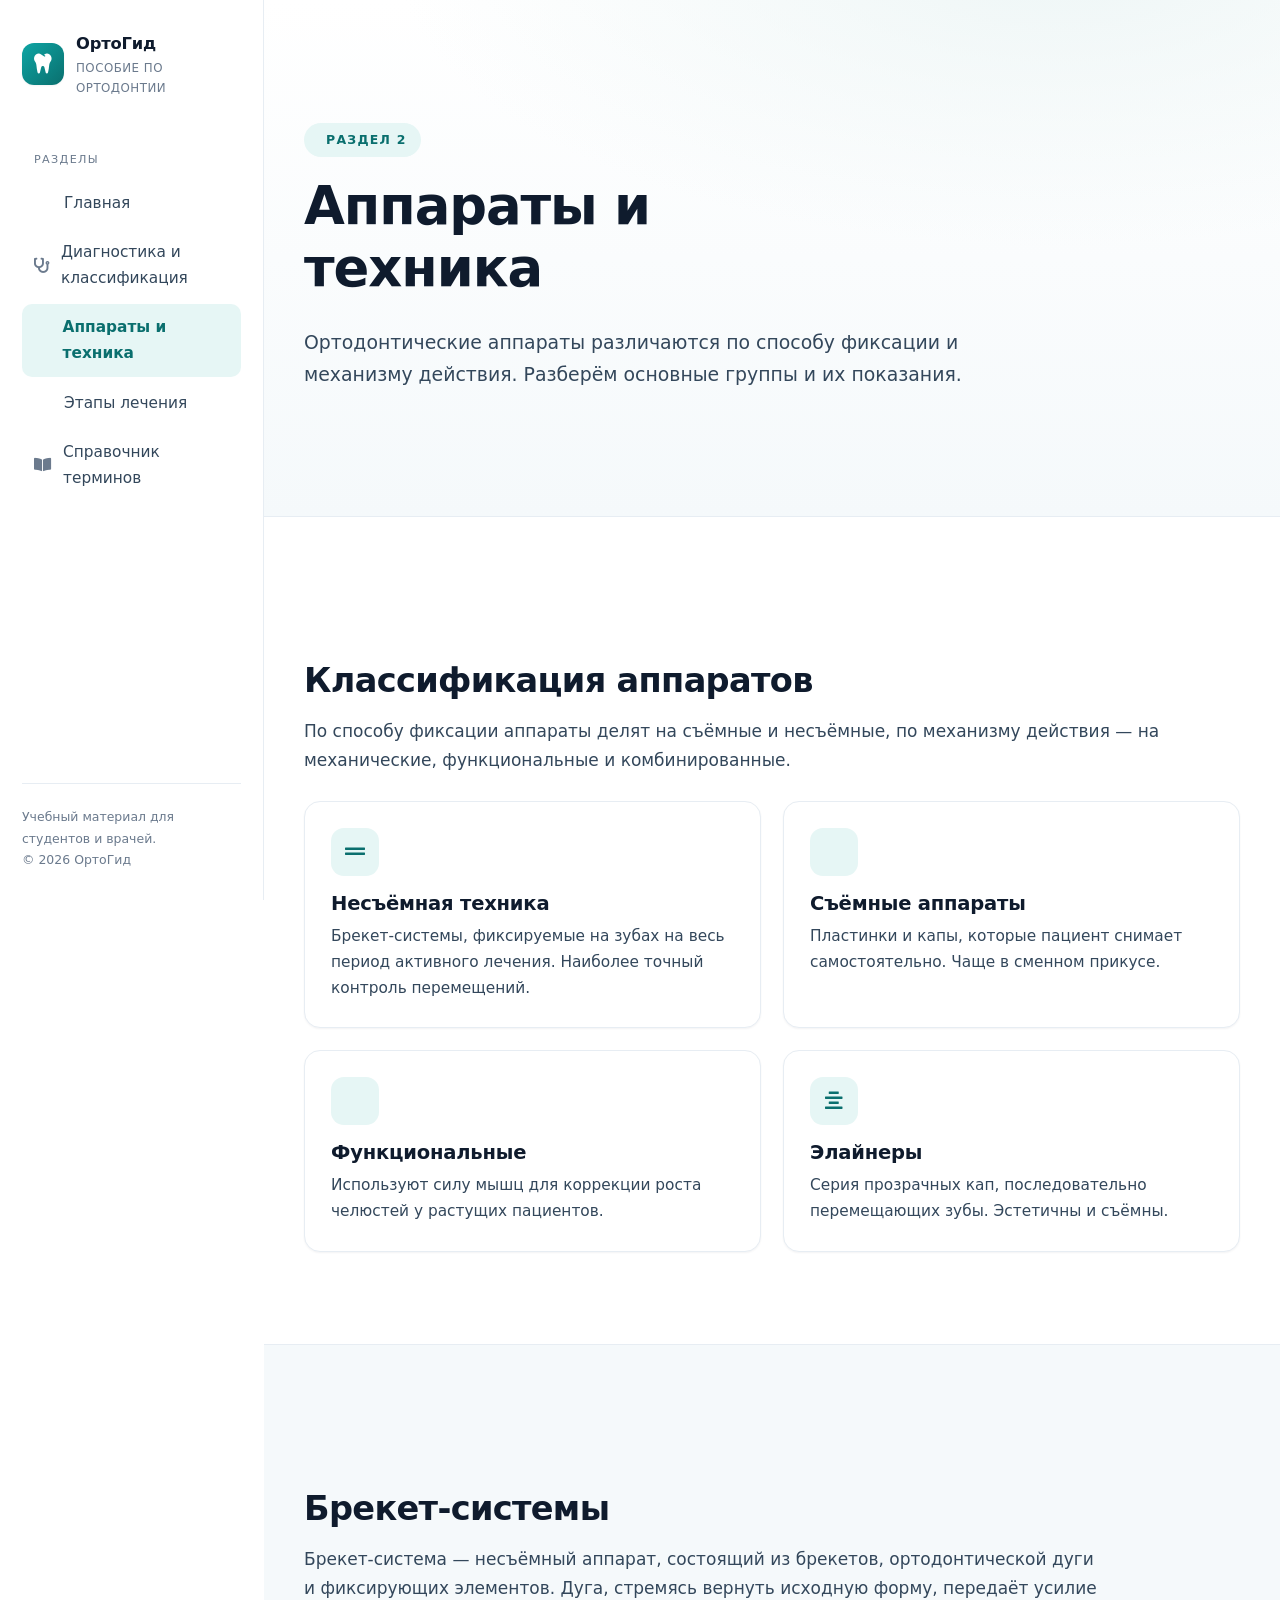
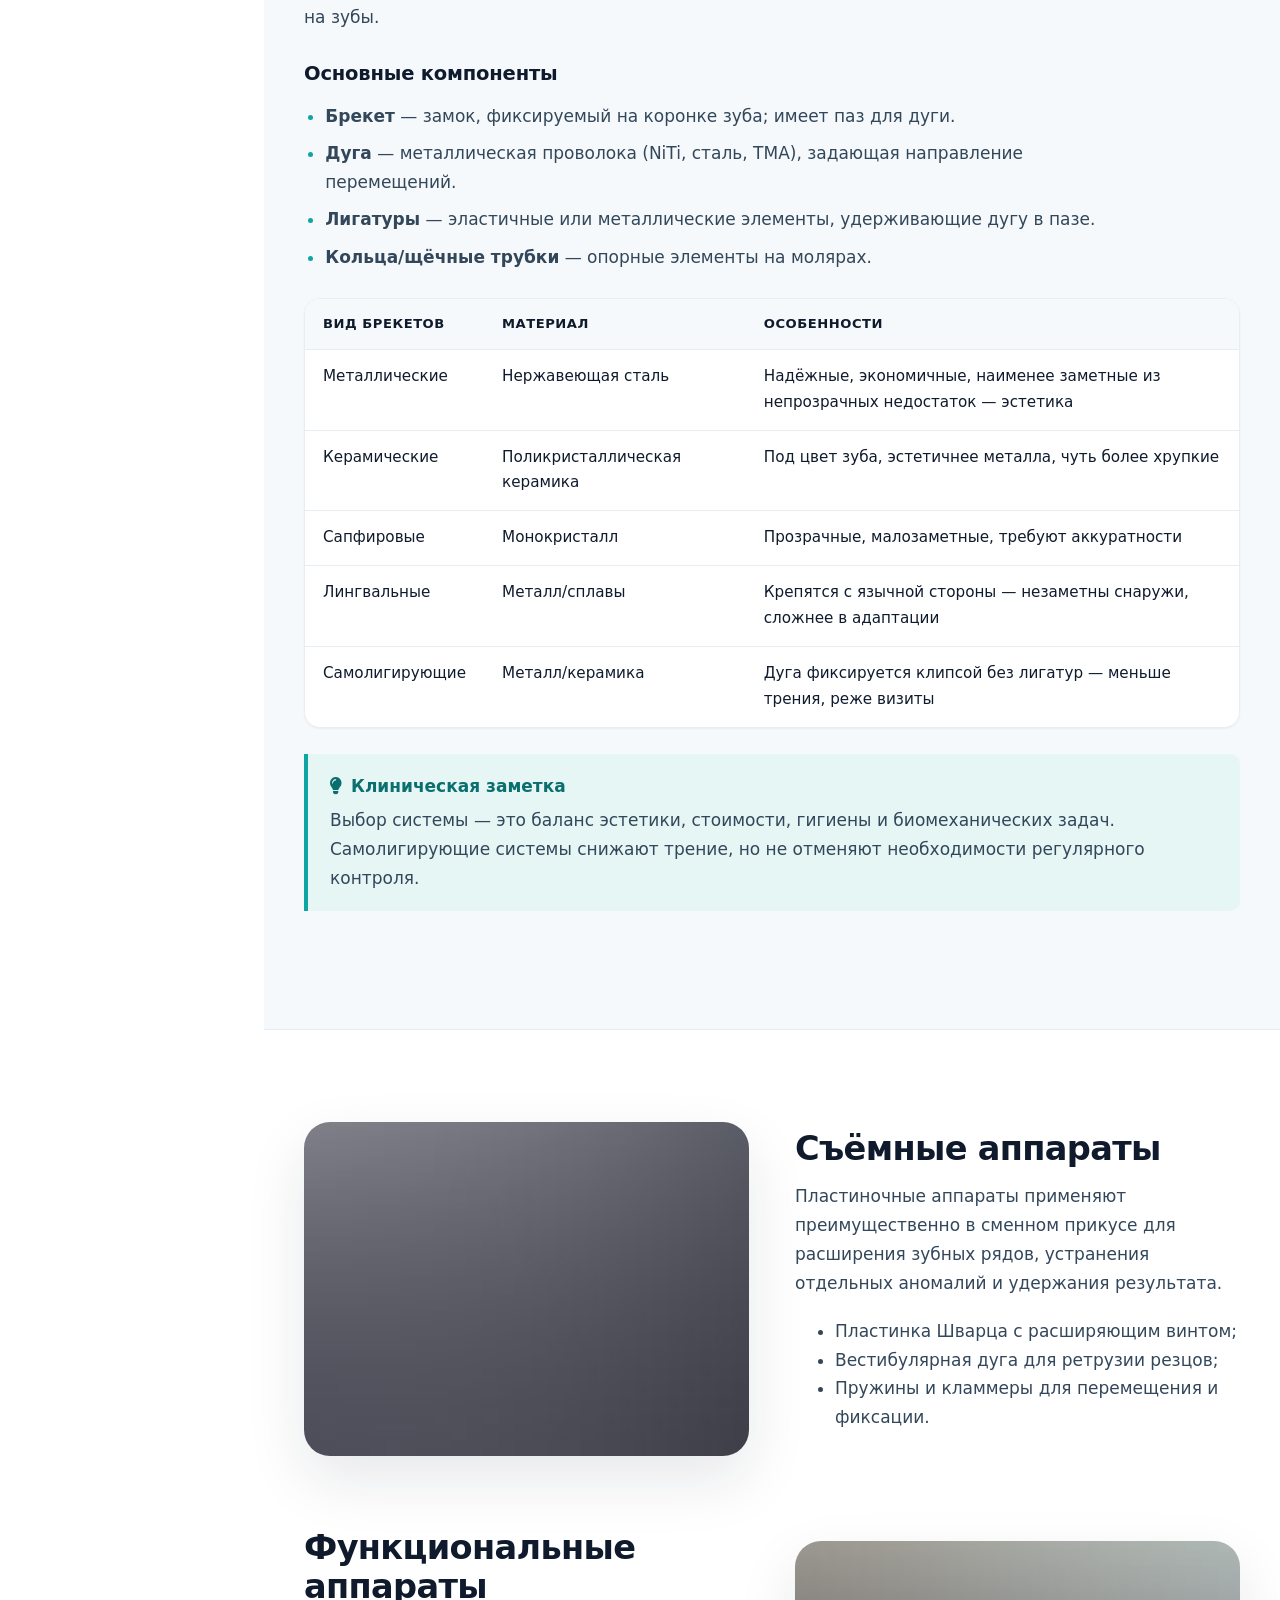
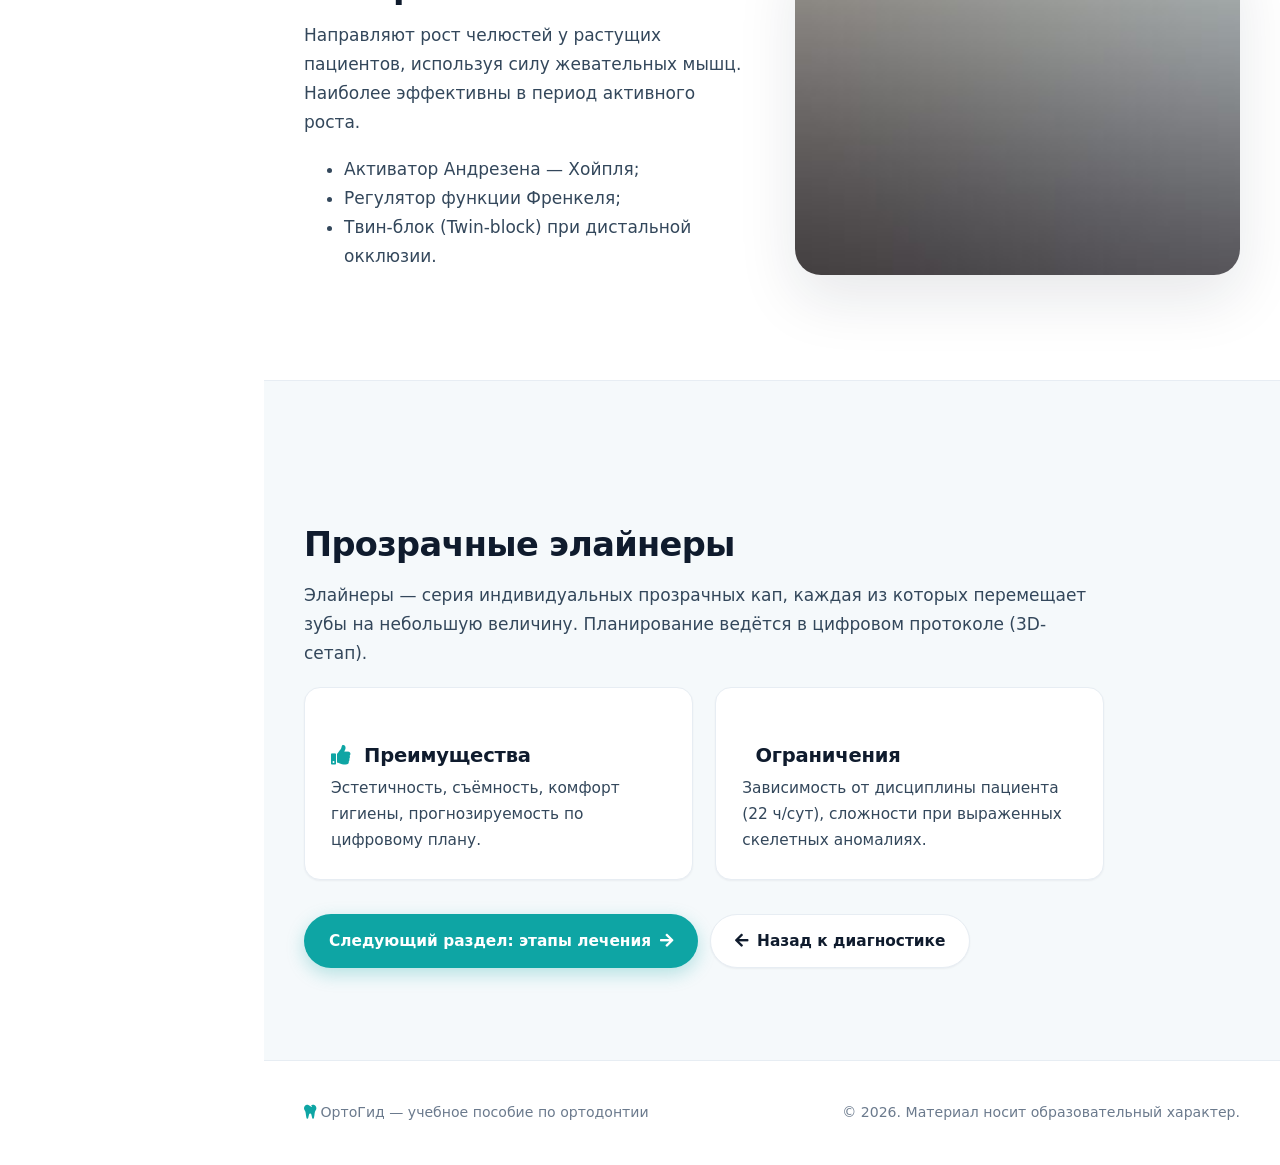
==== apparaty.html @ d2c9ced3 "Add ортодонтическое пособие: многостраничный сайт-справочник Многостраничный статический сайт в стил" ====
<!DOCTYPE html>
<html lang="ru">
<head>
  <meta charset="utf-8" />
  <meta name="viewport" content="width=device-width, initial-scale=1" />
  <title>Аппараты и техника — Ортодонтическое пособие</title>
  <meta name="description" content="Ортодонтические аппараты: брекет-системы, съёмные и функциональные аппараты, прозрачные элайнеры." />
  <link rel="stylesheet" href="assets/css/fontawesome-all.min.css" />
  <link rel="stylesheet" href="assets/css/style.css" />
</head>
<body>

  <div class="topbar">
    <a class="brand" href="index.html" style="margin:0;">
      <span class="brand-mark"><i class="fas fa-tooth"></i></span>
      <span class="brand-text"><b>ОртоГид</b></span>
    </a>
    <button class="burger" data-burger aria-label="Меню"><i class="fas fa-bars"></i></button>
  </div>
  <div class="scrim"></div>

  <div class="layout">
    <aside class="sidebar">
      <a class="brand" href="index.html">
        <span class="brand-mark"><i class="fas fa-tooth"></i></span>
        <span class="brand-text"><b>ОртоГид</b><span>Пособие по ортодонтии</span></span>
      </a>
      <nav class="nav">
        <span class="nav-label">Разделы</span>
        <a href="index.html"><i class="fas fa-house"></i> Главная</a>
        <a href="diagnostika.html"><i class="fas fa-stethoscope"></i> Диагностика и классификация</a>
        <a href="apparaty.html" class="active"><i class="fas fa-gears"></i> Аппараты и техника</a>
        <a href="etapy.html"><i class="fas fa-list-check"></i> Этапы лечения</a>
        <a href="spravochnik.html"><i class="fas fa-book-open"></i> Справочник терминов</a>
      </nav>
      <div class="sidebar-foot">
        Учебный материал для студентов и врачей.<br />
        © 2026 ОртоГид
      </div>
    </aside>

    <main class="main">
      <header class="hero">
        <div class="container">
          <span class="eyebrow reveal"><i class="fas fa-gears"></i> Раздел 2</span>
          <h1 class="reveal">Аппараты и техника</h1>
          <p class="lead reveal">Ортодонтические аппараты различаются по способу фиксации и механизму
            действия. Разберём основные группы и их показания.</p>
        </div>
      </header>

      <!-- Обзор групп -->
      <section class="section">
        <div class="container">
          <div class="prose reveal" style="max-width:none;">
            <h2>Классификация аппаратов</h2>
            <p>По способу фиксации аппараты делят на съёмные и несъёмные, по механизму действия —
              на механические, функциональные и комбинированные.</p>
          </div>
          <div class="grid cols-2" style="margin-top:26px;">
            <div class="card reveal"><span class="ic"><i class="fas fa-grip-lines"></i></span><h3>Несъёмная техника</h3><p>Брекет-системы, фиксируемые на зубах на весь период активного лечения. Наиболее точный контроль перемещений.</p></div>
            <div class="card reveal"><span class="ic"><i class="fas fa-hand"></i></span><h3>Съёмные аппараты</h3><p>Пластинки и капы, которые пациент снимает самостоятельно. Чаще в сменном прикусе.</p></div>
            <div class="card reveal"><span class="ic"><i class="fas fa-arrows-left-right-to-line"></i></span><h3>Функциональные</h3><p>Используют силу мышц для коррекции роста челюстей у растущих пациентов.</p></div>
            <div class="card reveal"><span class="ic"><i class="fas fa-align-center"></i></span><h3>Элайнеры</h3><p>Серия прозрачных кап, последовательно перемещающих зубы. Эстетичны и съёмны.</p></div>
          </div>
        </div>
      </section>

      <!-- Брекеты -->
      <section class="section soft">
        <div class="container">
          <div class="prose reveal">
            <h2 id="brekety">Брекет-системы</h2>
            <p>Брекет-система — несъёмный аппарат, состоящий из брекетов, ортодонтической дуги
              и фиксирующих элементов. Дуга, стремясь вернуть исходную форму, передаёт усилие на зубы.</p>

            <h3>Основные компоненты</h3>
            <ul>
              <li><b>Брекет</b> — замок, фиксируемый на коронке зуба; имеет паз для дуги.</li>
              <li><b>Дуга</b> — металлическая проволока (NiTi, сталь, TMA), задающая направление перемещений.</li>
              <li><b>Лигатуры</b> — эластичные или металлические элементы, удерживающие дугу в пазе.</li>
              <li><b>Кольца/щёчные трубки</b> — опорные элементы на молярах.</li>
            </ul>
          </div>

          <div class="table-wrap reveal">
            <table>
              <thead><tr><th>Вид брекетов</th><th>Материал</th><th>Особенности</th></tr></thead>
              <tbody>
                <tr><td>Металлические</td><td>Нержавеющая сталь</td><td>Надёжные, экономичные, наименее заметные из непрозрачных недостаток — эстетика</td></tr>
                <tr><td>Керамические</td><td>Поликристаллическая керамика</td><td>Под цвет зуба, эстетичнее металла, чуть более хрупкие</td></tr>
                <tr><td>Сапфировые</td><td>Монокристалл</td><td>Прозрачные, малозаметные, требуют аккуратности</td></tr>
                <tr><td>Лингвальные</td><td>Металл/сплавы</td><td>Крепятся с язычной стороны — незаметны снаружи, сложнее в адаптации</td></tr>
                <tr><td>Самолигирующие</td><td>Металл/керамика</td><td>Дуга фиксируется клипсой без лигатур — меньше трения, реже визиты</td></tr>
              </tbody>
            </table>
          </div>

          <div class="callout reveal">
            <div class="t"><i class="fas fa-lightbulb"></i> Клиническая заметка</div>
            <p>Выбор системы — это баланс эстетики, стоимости, гигиены и биомеханических задач.
              Самолигирующие системы снижают трение, но не отменяют необходимости регулярного контроля.</p>
          </div>
        </div>
      </section>

      <!-- Съёмные и функциональные -->
      <section class="section">
        <div class="container wide">
          <div class="spotlight reveal">
            <div class="media"><img src="images/pic05.jpg" alt="Съёмный аппарат" /></div>
            <div class="body">
              <h2 id="semnye">Съёмные аппараты</h2>
              <p>Пластиночные аппараты применяют преимущественно в сменном прикусе для расширения
                зубных рядов, устранения отдельных аномалий и удержания результата.</p>
              <ul>
                <li>Пластинка Шварца с расширяющим винтом;</li>
                <li>Вестибулярная дуга для ретрузии резцов;</li>
                <li>Пружины и кламмеры для перемещения и фиксации.</li>
              </ul>
            </div>
          </div>
          <div class="spotlight flip reveal">
            <div class="media"><img src="images/pic06.jpg" alt="Функциональный аппарат" /></div>
            <div class="body">
              <h2 id="funkcionalnye">Функциональные аппараты</h2>
              <p>Направляют рост челюстей у растущих пациентов, используя силу жевательных мышц.
                Наиболее эффективны в период активного роста.</p>
              <ul>
                <li>Активатор Андрезена — Хойпля;</li>
                <li>Регулятор функции Френкеля;</li>
                <li>Твин-блок (Twin-block) при дистальной окклюзии.</li>
              </ul>
            </div>
          </div>
        </div>
      </section>

      <!-- Элайнеры -->
      <section class="section soft">
        <div class="container">
          <div class="prose reveal">
            <h2 id="elainery">Прозрачные элайнеры</h2>
            <p>Элайнеры — серия индивидуальных прозрачных кап, каждая из которых перемещает зубы
              на небольшую величину. Планирование ведётся в цифровом протоколе (3D-сетап).</p>
            <div class="grid cols-2" style="margin-top:8px;">
              <div class="card"><h3><i class="fas fa-thumbs-up" style="color:var(--brand)"></i>&nbsp; Преимущества</h3><p>Эстетичность, съёмность, комфорт гигиены, прогнозируемость по цифровому плану.</p></div>
              <div class="card"><h3><i class="fas fa-circle-info" style="color:var(--brand)"></i>&nbsp; Ограничения</h3><p>Зависимость от дисциплины пациента (22 ч/сут), сложности при выраженных скелетных аномалиях.</p></div>
            </div>
          </div>

          <ul class="actions reveal" style="margin-top:34px;">
            <li><a href="etapy.html" class="btn btn-primary">Следующий раздел: этапы лечения <i class="fas fa-arrow-right"></i></a></li>
            <li><a href="diagnostika.html" class="btn btn-ghost"><i class="fas fa-arrow-left"></i> Назад к диагностике</a></li>
          </ul>
        </div>
      </section>

      <footer class="page-foot">
        <span><i class="fas fa-tooth"></i> ОртоГид — учебное пособие по ортодонтии</span>
        <span>© 2026. Материал носит образовательный характер.</span>
      </footer>
    </main>
  </div>

  <script src="assets/js/main.js"></script>
</body>
</html>
---- assets/css/style.css ----
/* ==========================================================================
   Ортодонтическое пособие — дизайн-система (современный минимализм)
   ========================================================================== */

/* --- Design tokens ------------------------------------------------------- */
:root {
  --ink:        #0f1b2d;   /* основной текст */
  --ink-soft:   #33475b;
  --muted:      #6b7a8d;   /* второстепенный текст */
  --line:       #e7edf3;   /* границы */
  --bg:         #ffffff;
  --bg-soft:    #f5f9fb;   /* мягкий фон секций */
  --bg-tint:    #eef6f6;

  --brand:      #0ea5a4;   /* акцент — медицинский бирюзовый */
  --brand-600:  #0c8b8a;
  --brand-700:  #0a6f6e;
  --brand-050:  #e6f6f5;

  --shadow-sm: 0 1px 2px rgba(15, 27, 45, .05);
  --shadow-md: 0 8px 24px rgba(15, 27, 45, .07);
  --shadow-lg: 0 24px 60px rgba(15, 27, 45, .10);

  --radius:    16px;
  --radius-sm: 10px;
  --radius-lg: 26px;

  --sidebar-w: 264px;
  --maxw:      940px;

  --ff-sans: "Inter", "Segoe UI", system-ui, -apple-system, "Helvetica Neue", Arial, sans-serif;
  --ff-head: "Inter", "Segoe UI", system-ui, -apple-system, sans-serif;
}

/* --- Reset --------------------------------------------------------------- */
*, *::before, *::after { box-sizing: border-box; }
html { -webkit-text-size-adjust: 100%; scroll-behavior: smooth; }
body {
  margin: 0;
  font-family: var(--ff-sans);
  color: var(--ink);
  background: var(--bg);
  line-height: 1.7;
  font-size: 17px;
  -webkit-font-smoothing: antialiased;
  text-rendering: optimizeLegibility;
}
img { max-width: 100%; height: auto; display: block; }
a { color: var(--brand-700); text-decoration: none; transition: color .18s ease; }
a:hover { color: var(--brand); }
h1, h2, h3, h4 { font-family: var(--ff-head); color: var(--ink); line-height: 1.18; margin: 0 0 .5em; font-weight: 700; letter-spacing: -.02em; }
h1 { font-size: clamp(2.1rem, 5vw, 3.3rem); }
h2 { font-size: clamp(1.5rem, 3.2vw, 2.1rem); }
h3 { font-size: 1.22rem; letter-spacing: -.01em; }
p  { margin: 0 0 1.1em; color: var(--ink-soft); }
ul, ol { color: var(--ink-soft); }
::selection { background: var(--brand-050); color: var(--brand-700); }

/* --- Layout -------------------------------------------------------------- */
.layout { display: flex; min-height: 100vh; }

.sidebar {
  position: fixed; inset: 0 auto 0 0;
  width: var(--sidebar-w);
  background: var(--bg);
  border-right: 1px solid var(--line);
  display: flex; flex-direction: column;
  padding: 30px 22px;
  z-index: 40;
}
.brand { display: flex; align-items: center; gap: 12px; margin-bottom: 34px; }
.brand-mark {
  width: 42px; height: 42px; border-radius: 12px; flex: 0 0 auto;
  background: linear-gradient(135deg, var(--brand) 0%, var(--brand-700) 100%);
  display: grid; place-items: center; color: #fff; font-size: 20px;
  box-shadow: var(--shadow-sm);
}
.brand-text b { display: block; font-family: var(--ff-head); font-weight: 700; font-size: 1.02rem; color: var(--ink); letter-spacing: -.01em; }
.brand-text span { display: block; font-size: .74rem; color: var(--muted); letter-spacing: .04em; text-transform: uppercase; }

.nav { display: flex; flex-direction: column; gap: 3px; }
.nav-label { font-size: .7rem; letter-spacing: .12em; text-transform: uppercase; color: var(--muted); margin: 18px 12px 8px; }
.nav a {
  display: flex; align-items: center; gap: 12px;
  padding: 10px 12px; border-radius: 10px;
  color: var(--ink-soft); font-weight: 500; font-size: .96rem;
  transition: background .15s ease, color .15s ease;
}
.nav a i { width: 18px; text-align: center; color: var(--muted); font-size: .95rem; transition: color .15s ease; }
.nav a:hover { background: var(--bg-soft); color: var(--ink); }
.nav a:hover i { color: var(--brand); }
.nav a.active { background: var(--brand-050); color: var(--brand-700); font-weight: 600; }
.nav a.active i { color: var(--brand); }

.sidebar-foot { margin-top: auto; padding-top: 22px; border-top: 1px solid var(--line); font-size: .78rem; color: var(--muted); }
.sidebar-foot a { color: var(--muted); }
.sidebar-foot a:hover { color: var(--brand); }

.main { flex: 1; margin-left: var(--sidebar-w); min-width: 0; }

/* --- Mobile top bar ------------------------------------------------------ */
.topbar { display: none; position: sticky; top: 0; z-index: 45;
  align-items: center; justify-content: space-between;
  padding: 12px 18px; background: rgba(255,255,255,.9);
  backdrop-filter: blur(10px); border-bottom: 1px solid var(--line); }
.burger { border: 1px solid var(--line); background: #fff; border-radius: 10px;
  width: 42px; height: 42px; display: grid; place-items: center; font-size: 18px; color: var(--ink); cursor: pointer; }
.scrim { display: none; position: fixed; inset: 0; background: rgba(15,27,45,.35); z-index: 39; }

/* --- Section container --------------------------------------------------- */
.section { padding: 92px 40px; border-bottom: 1px solid var(--line); }
.section:last-of-type { border-bottom: 0; }
.section.soft { background: var(--bg-soft); }
.container { max-width: var(--maxw); margin: 0 auto; }
.container.wide { max-width: 1120px; }

.eyebrow { display: inline-flex; align-items: center; gap: 8px;
  font-size: .78rem; font-weight: 600; letter-spacing: .1em; text-transform: uppercase;
  color: var(--brand-700); background: var(--brand-050);
  padding: 6px 14px; border-radius: 999px; margin-bottom: 18px; }
.lead { font-size: 1.18rem; color: var(--ink-soft); max-width: 62ch; }

/* --- Hero ---------------------------------------------------------------- */
.hero { position: relative; padding: 120px 40px 96px;
  background:
    radial-gradient(1100px 480px at 78% -8%, var(--bg-tint) 0%, rgba(238,246,246,0) 60%),
    linear-gradient(180deg, #fff 0%, var(--bg-soft) 100%);
  border-bottom: 1px solid var(--line); overflow: hidden; }
.hero .container { position: relative; z-index: 2; }
.hero h1 { max-width: 16ch; }
.hero .lead { margin-bottom: 30px; }

/* --- Buttons ------------------------------------------------------------- */
.actions { display: flex; flex-wrap: wrap; gap: 12px; list-style: none; padding: 0; margin: 0; }
.btn { display: inline-flex; align-items: center; gap: 9px;
  padding: 13px 24px; border-radius: 999px; font-weight: 600; font-size: .96rem;
  cursor: pointer; border: 1px solid transparent; transition: transform .12s ease, box-shadow .18s ease, background .18s ease; }
.btn:active { transform: translateY(1px); }
.btn-primary { background: var(--brand); color: #fff; box-shadow: 0 6px 18px rgba(14,165,164,.28); }
.btn-primary:hover { background: var(--brand-600); color: #fff; box-shadow: 0 10px 26px rgba(14,165,164,.34); }
.btn-ghost { background: #fff; color: var(--ink); border-color: var(--line); box-shadow: var(--shadow-sm); }
.btn-ghost:hover { border-color: var(--brand); color: var(--brand-700); }

/* --- Cards grid ---------------------------------------------------------- */
.grid { display: grid; gap: 22px; }
.grid.cols-2 { grid-template-columns: repeat(2, 1fr); }
.grid.cols-3 { grid-template-columns: repeat(3, 1fr); }
.grid.cols-4 { grid-template-columns: repeat(4, 1fr); }

.card { background: #fff; border: 1px solid var(--line); border-radius: var(--radius);
  padding: 26px; box-shadow: var(--shadow-sm); transition: transform .18s ease, box-shadow .18s ease, border-color .18s ease; }
.card:hover { transform: translateY(-4px); box-shadow: var(--shadow-md); border-color: #d7e3ec; }
.card .ic { width: 48px; height: 48px; border-radius: 13px; display: grid; place-items: center;
  background: var(--brand-050); color: var(--brand-700); font-size: 20px; margin-bottom: 16px; }
.card h3 { margin-bottom: 8px; }
.card p { margin: 0; font-size: .96rem; }

/* Topic card (clickable) */
a.card { display: block; color: inherit; }
a.card h3 { color: var(--ink); }
a.card .more { display: inline-flex; align-items: center; gap: 6px; margin-top: 14px; color: var(--brand-700); font-weight: 600; font-size: .9rem; }
a.card:hover .more { gap: 10px; }

/* --- Spotlight rows ------------------------------------------------------ */
.spotlight { display: grid; grid-template-columns: 1fr 1fr; gap: 46px; align-items: center; }
.spotlight + .spotlight { margin-top: 72px; }
.spotlight.flip .media { order: 2; }
.spotlight .media img { width: 100%; border-radius: var(--radius-lg);
  box-shadow: var(--shadow-lg); aspect-ratio: 4/3; object-fit: cover; }
.spotlight .body h2 { margin-bottom: 14px; }

/* --- Prose (content pages) ---------------------------------------------- */
.prose { max-width: 74ch; }
.prose h2 { margin-top: 46px; padding-top: 6px; }
.prose h3 { margin-top: 30px; }
.prose ul, .prose ol { padding-left: 1.25em; }
.prose li { margin-bottom: .5em; }
.prose li::marker { color: var(--brand); }
.prose img { border-radius: var(--radius); box-shadow: var(--shadow-md); margin: 26px 0; }

/* Callout */
.callout { border-left: 4px solid var(--brand); background: var(--brand-050);
  border-radius: 0 var(--radius-sm) var(--radius-sm) 0; padding: 18px 22px; margin: 26px 0; }
.callout p:last-child { margin-bottom: 0; }
.callout .t { display: flex; align-items: center; gap: 9px; font-weight: 700; color: var(--brand-700); margin-bottom: 6px; }

/* --- Table --------------------------------------------------------------- */
.table-wrap { overflow-x: auto; margin: 26px 0; border: 1px solid var(--line); border-radius: var(--radius); box-shadow: var(--shadow-sm); }
table { width: 100%; border-collapse: collapse; font-size: .95rem; background: #fff; }
th, td { text-align: left; padding: 14px 18px; border-bottom: 1px solid var(--line); vertical-align: top; }
thead th { background: var(--bg-soft); color: var(--ink); font-weight: 600; font-size: .82rem; letter-spacing: .04em; text-transform: uppercase; }
tbody tr:last-child td { border-bottom: 0; }
tbody tr:hover { background: var(--bg-soft); }

/* --- Steps / timeline ---------------------------------------------------- */
.steps { list-style: none; padding: 0; margin: 34px 0 0; position: relative; }
.steps::before { content: ""; position: absolute; left: 23px; top: 8px; bottom: 8px; width: 2px; background: var(--line); }
.steps li { position: relative; padding: 0 0 34px 66px; }
.steps li:last-child { padding-bottom: 0; }
.steps .num { position: absolute; left: 0; top: 0; width: 48px; height: 48px; border-radius: 50%;
  background: #fff; border: 2px solid var(--brand); color: var(--brand-700); font-weight: 700;
  display: grid; place-items: center; z-index: 1; box-shadow: 0 0 0 6px #fff; }
.steps h3 { margin-bottom: 6px; }
.steps p { margin: 0; font-size: .97rem; }

/* --- Stats --------------------------------------------------------------- */
.stats { display: grid; grid-template-columns: repeat(3, 1fr); gap: 20px; }
.stat { text-align: center; padding: 26px 18px; border: 1px solid var(--line); border-radius: var(--radius); background: #fff; }
.stat b { display: block; font-family: var(--ff-head); font-size: 2.4rem; font-weight: 700; color: var(--brand-700); letter-spacing: -.02em; }
.stat span { color: var(--muted); font-size: .92rem; }

/* --- Pills / tags -------------------------------------------------------- */
.pills { display: flex; flex-wrap: wrap; gap: 9px; list-style: none; padding: 0; margin: 18px 0 0; }
.pills li { font-size: .86rem; padding: 7px 15px; border-radius: 999px; background: var(--bg-soft); border: 1px solid var(--line); color: var(--ink-soft); }

/* --- CTA band ------------------------------------------------------------ */
.cta { background: linear-gradient(135deg, var(--brand-700), var(--brand)); color: #fff; text-align: center; }
.cta h2, .cta p { color: #fff; }
.cta p { opacity: .92; }
.cta .btn-ghost { background: rgba(255,255,255,.12); border-color: rgba(255,255,255,.4); color: #fff; }
.cta .btn-ghost:hover { background: rgba(255,255,255,.22); color: #fff; }
.cta .btn-primary { background: #fff; color: var(--brand-700); box-shadow: 0 10px 30px rgba(0,0,0,.18); }
.cta .btn-primary:hover { background: #f2f8f8; color: var(--brand-700); }

/* --- Page footer --------------------------------------------------------- */
.page-foot { padding: 40px; border-top: 1px solid var(--line); color: var(--muted); font-size: .88rem;
  display: flex; flex-wrap: wrap; gap: 12px; justify-content: space-between; align-items: center; }
.page-foot i { color: var(--brand); }

/* --- Reveal animation ---------------------------------------------------- */
.reveal { opacity: 0; transform: translateY(22px); transition: opacity .6s ease, transform .6s ease; }
.reveal.in { opacity: 1; transform: none; }
@media (prefers-reduced-motion: reduce) { .reveal { opacity: 1; transform: none; transition: none; } html { scroll-behavior: auto; } }

/* --- Responsive ---------------------------------------------------------- */
@media (max-width: 980px) {
  .grid.cols-3, .grid.cols-4 { grid-template-columns: repeat(2, 1fr); }
  .spotlight { grid-template-columns: 1fr; gap: 26px; }
  .spotlight.flip .media { order: 0; }
  .stats { grid-template-columns: 1fr; }
}
@media (max-width: 820px) {
  .sidebar { transform: translateX(-100%); transition: transform .28s ease; box-shadow: var(--shadow-lg); }
  body.nav-open .sidebar { transform: none; }
  body.nav-open .scrim { display: block; }
  .main { margin-left: 0; }
  .topbar { display: flex; }
  .section, .hero { padding-left: 22px; padding-right: 22px; }
  .section { padding-top: 62px; padding-bottom: 62px; }
  .hero { padding-top: 72px; padding-bottom: 62px; }
  .grid.cols-2, .grid.cols-3, .grid.cols-4 { grid-template-columns: 1fr; }
  .page-foot { padding: 28px 22px; }
}
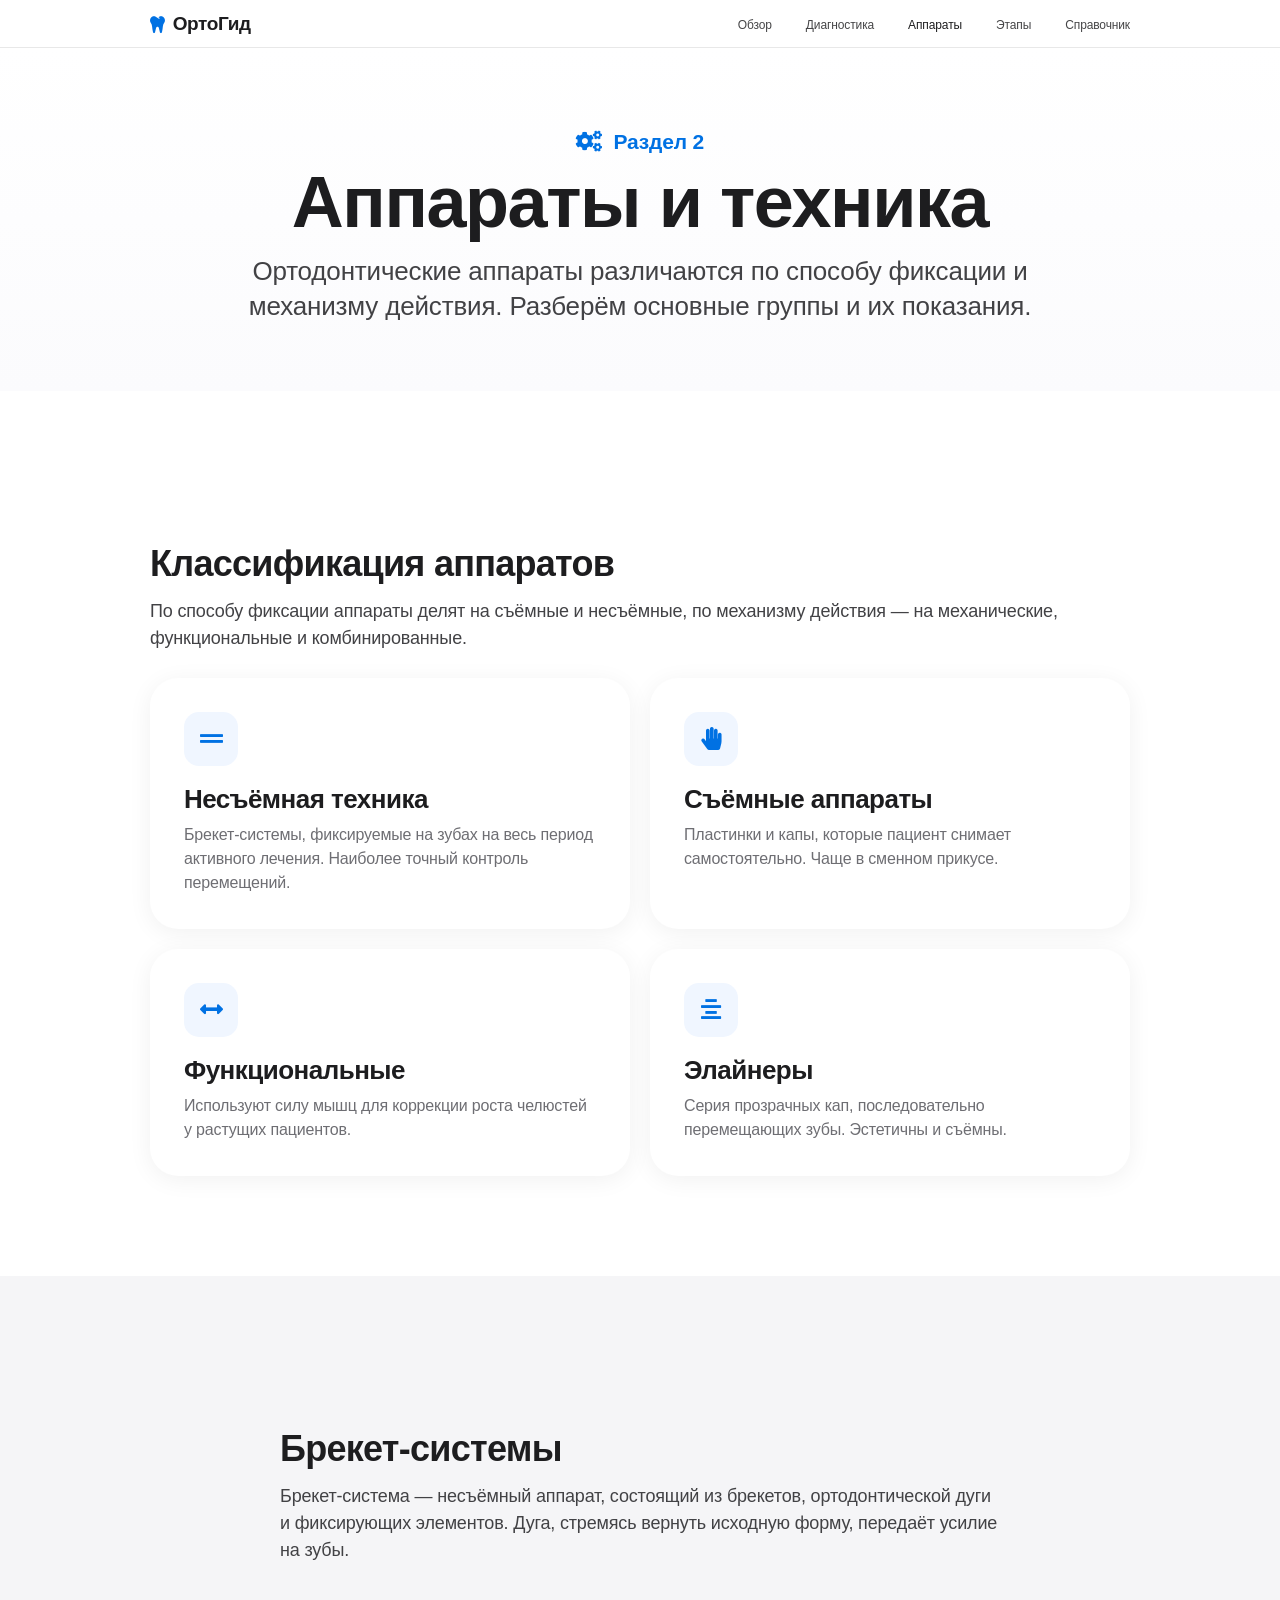
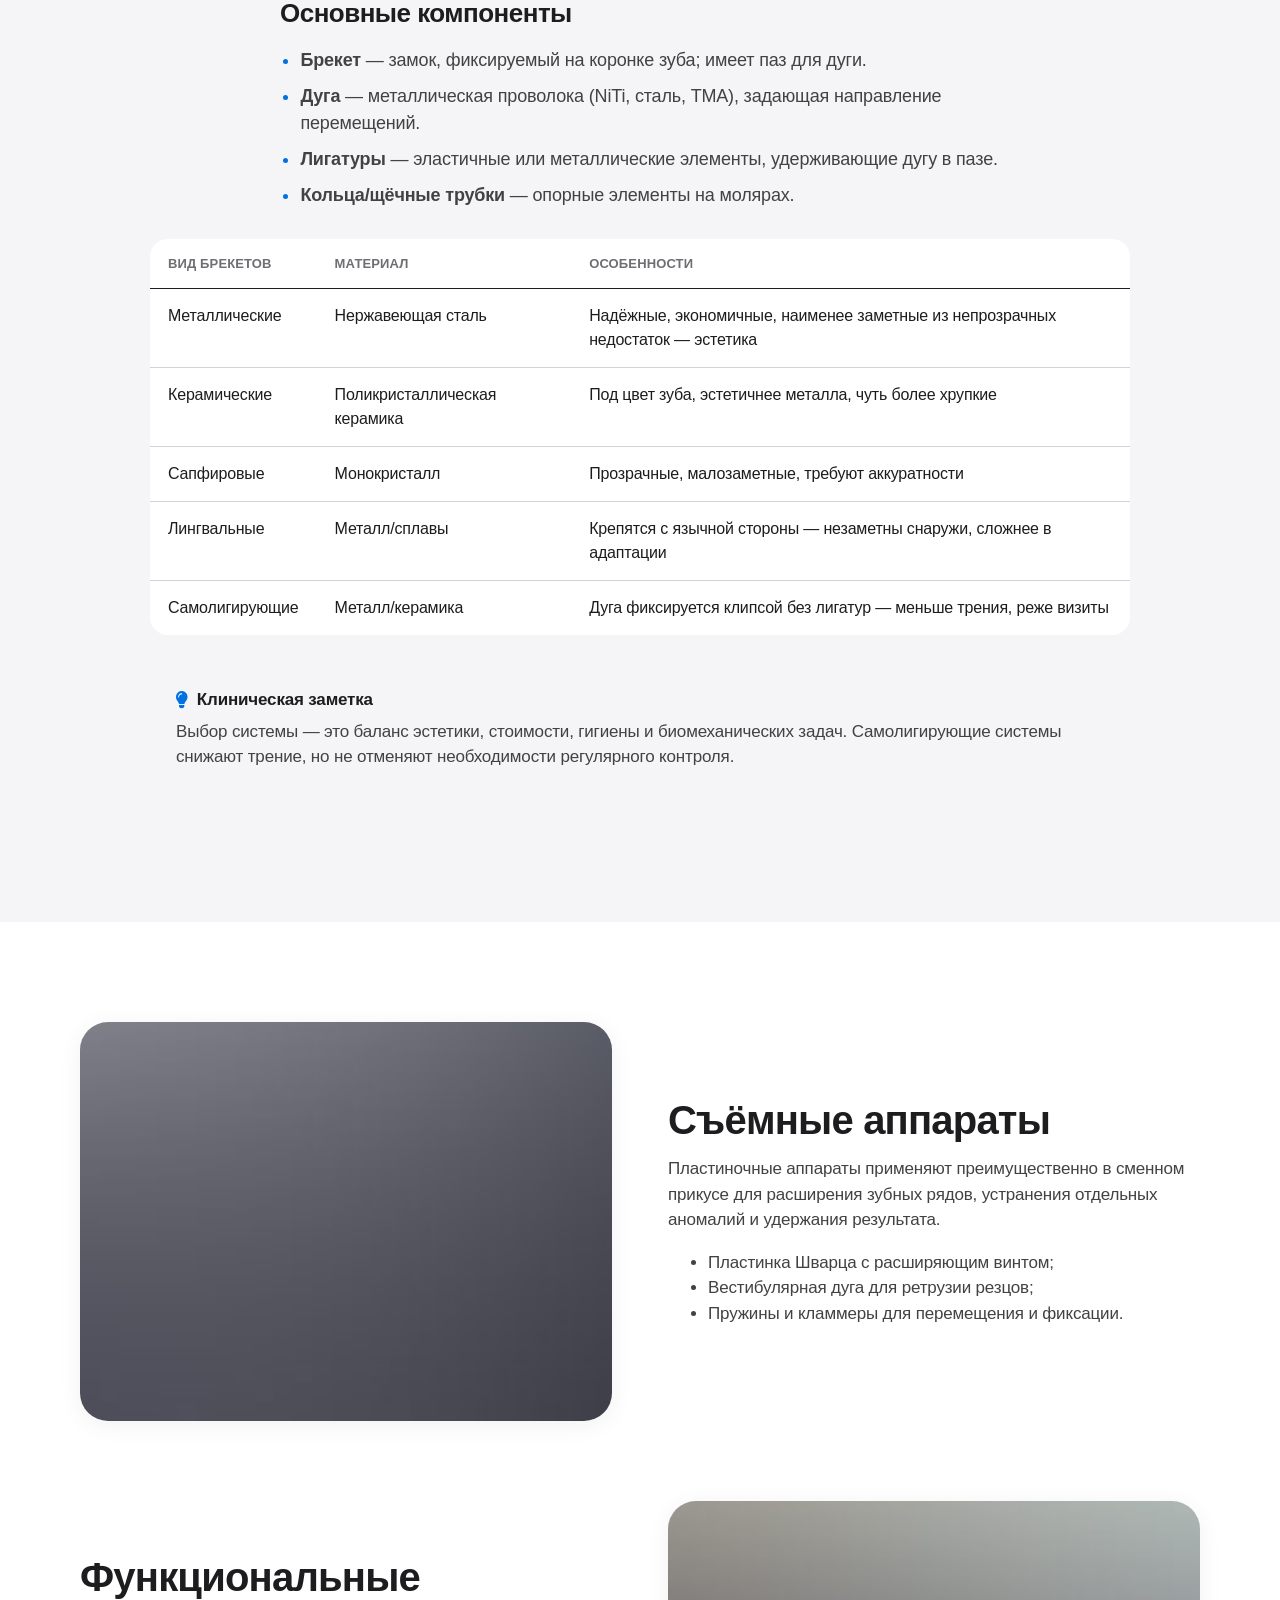
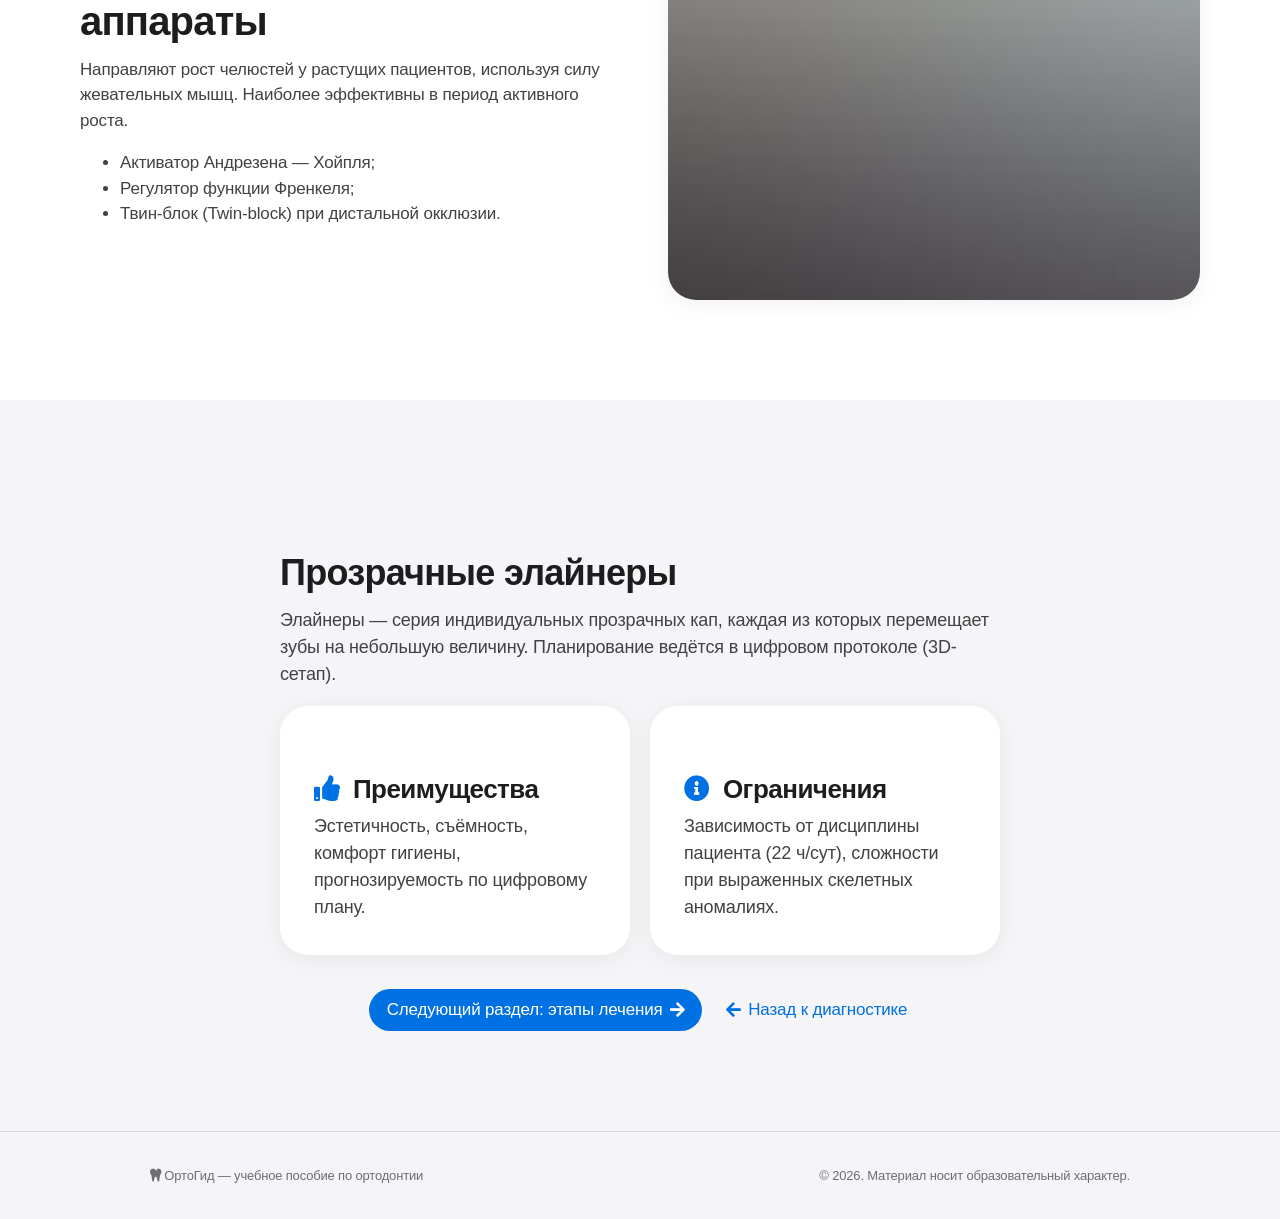
==== commit d158bd62: "Redesign: Apple-style visual identity - Полная переработка дизайн-системы в эстетике сайтов Apple: т" ====
--- a/apparaty.html
+++ b/apparaty.html
@@ -9,40 +9,24 @@
   <link rel="stylesheet" href="assets/css/style.css" />
 </head>
 <body>
+  <header class="nav">
+    <div class="nav-inner">
+      <a class="brand" href="index.html"><i class="fas fa-tooth"></i> ОртоГид</a>
+      <button class="nav-toggle" data-burger aria-label="Меню"><i class="fas fa-bars"></i></button>
+      <ul class="nav-menu">
+        <li><a href="index.html">Обзор</a></li>
+        <li><a href="diagnostika.html">Диагностика</a></li>
+        <li><a href="apparaty.html" class="active">Аппараты</a></li>
+        <li><a href="etapy.html">Этапы</a></li>
+        <li><a href="spravochnik.html">Справочник</a></li>
+      </ul>
+    </div>
+  </header>
 
-  <div class="topbar">
-    <a class="brand" href="index.html" style="margin:0;">
-      <span class="brand-mark"><i class="fas fa-tooth"></i></span>
-      <span class="brand-text"><b>ОртоГид</b></span>
-    </a>
-    <button class="burger" data-burger aria-label="Меню"><i class="fas fa-bars"></i></button>
-  </div>
-  <div class="scrim"></div>
-
-  <div class="layout">
-    <aside class="sidebar">
-      <a class="brand" href="index.html">
-        <span class="brand-mark"><i class="fas fa-tooth"></i></span>
-        <span class="brand-text"><b>ОртоГид</b><span>Пособие по ортодонтии</span></span>
-      </a>
-      <nav class="nav">
-        <span class="nav-label">Разделы</span>
-        <a href="index.html"><i class="fas fa-house"></i> Главная</a>
-        <a href="diagnostika.html"><i class="fas fa-stethoscope"></i> Диагностика и классификация</a>
-        <a href="apparaty.html" class="active"><i class="fas fa-gears"></i> Аппараты и техника</a>
-        <a href="etapy.html"><i class="fas fa-list-check"></i> Этапы лечения</a>
-        <a href="spravochnik.html"><i class="fas fa-book-open"></i> Справочник терминов</a>
-      </nav>
-      <div class="sidebar-foot">
-        Учебный материал для студентов и врачей.<br />
-        © 2026 ОртоГид
-      </div>
-    </aside>
-
-    <main class="main">
+  <main class="main">
       <header class="hero">
         <div class="container">
-          <span class="eyebrow reveal"><i class="fas fa-gears"></i> Раздел 2</span>
+          <span class="eyebrow reveal"><i class="fas fa-cogs"></i> Раздел 2</span>
           <h1 class="reveal">Аппараты и техника</h1>
           <p class="lead reveal">Ортодонтические аппараты различаются по способу фиксации и механизму
             действия. Разберём основные группы и их показания.</p>
@@ -59,15 +43,15 @@
           </div>
           <div class="grid cols-2" style="margin-top:26px;">
             <div class="card reveal"><span class="ic"><i class="fas fa-grip-lines"></i></span><h3>Несъёмная техника</h3><p>Брекет-системы, фиксируемые на зубах на весь период активного лечения. Наиболее точный контроль перемещений.</p></div>
-            <div class="card reveal"><span class="ic"><i class="fas fa-hand"></i></span><h3>Съёмные аппараты</h3><p>Пластинки и капы, которые пациент снимает самостоятельно. Чаще в сменном прикусе.</p></div>
-            <div class="card reveal"><span class="ic"><i class="fas fa-arrows-left-right-to-line"></i></span><h3>Функциональные</h3><p>Используют силу мышц для коррекции роста челюстей у растущих пациентов.</p></div>
+            <div class="card reveal"><span class="ic"><i class="fas fa-hand-paper"></i></span><h3>Съёмные аппараты</h3><p>Пластинки и капы, которые пациент снимает самостоятельно. Чаще в сменном прикусе.</p></div>
+            <div class="card reveal"><span class="ic"><i class="fas fa-arrows-alt-h"></i></span><h3>Функциональные</h3><p>Используют силу мышц для коррекции роста челюстей у растущих пациентов.</p></div>
             <div class="card reveal"><span class="ic"><i class="fas fa-align-center"></i></span><h3>Элайнеры</h3><p>Серия прозрачных кап, последовательно перемещающих зубы. Эстетичны и съёмны.</p></div>
           </div>
         </div>
       </section>
 
       <!-- Брекеты -->
-      <section class="section soft">
+      <section class="section panel">
         <div class="container">
           <div class="prose reveal">
             <h2 id="brekety">Брекет-системы</h2>
@@ -137,15 +121,15 @@
       </section>
 
       <!-- Элайнеры -->
-      <section class="section soft">
+      <section class="section panel">
         <div class="container">
           <div class="prose reveal">
             <h2 id="elainery">Прозрачные элайнеры</h2>
             <p>Элайнеры — серия индивидуальных прозрачных кап, каждая из которых перемещает зубы
               на небольшую величину. Планирование ведётся в цифровом протоколе (3D-сетап).</p>
             <div class="grid cols-2" style="margin-top:8px;">
-              <div class="card"><h3><i class="fas fa-thumbs-up" style="color:var(--brand)"></i>&nbsp; Преимущества</h3><p>Эстетичность, съёмность, комфорт гигиены, прогнозируемость по цифровому плану.</p></div>
-              <div class="card"><h3><i class="fas fa-circle-info" style="color:var(--brand)"></i>&nbsp; Ограничения</h3><p>Зависимость от дисциплины пациента (22 ч/сут), сложности при выраженных скелетных аномалиях.</p></div>
+              <div class="card"><h3><i class="fas fa-thumbs-up" style="color:var(--blue)"></i>&nbsp; Преимущества</h3><p>Эстетичность, съёмность, комфорт гигиены, прогнозируемость по цифровому плану.</p></div>
+              <div class="card"><h3><i class="fas fa-info-circle" style="color:var(--blue)"></i>&nbsp; Ограничения</h3><p>Зависимость от дисциплины пациента (22 ч/сут), сложности при выраженных скелетных аномалиях.</p></div>
             </div>
           </div>
 
@@ -155,13 +139,14 @@
           </ul>
         </div>
       </section>
+    </main>
 
-      <footer class="page-foot">
+    <footer class="page-foot">
+      <div class="inner">
         <span><i class="fas fa-tooth"></i> ОртоГид — учебное пособие по ортодонтии</span>
         <span>© 2026. Материал носит образовательный характер.</span>
-      </footer>
-    </main>
-  </div>
+      </div>
+    </footer>
 
   <script src="assets/js/main.js"></script>
 </body>
--- a/assets/css/style.css
+++ b/assets/css/style.css
@@ -1,253 +1,264 @@
 /* ==========================================================================
-   Ортодонтическое пособие — дизайн-система (современный минимализм)
+   Ортодонтическое пособие — дизайн-система в стиле Apple
    ========================================================================== */
 
-/* --- Design tokens ------------------------------------------------------- */
 :root {
-  --ink:        #0f1b2d;   /* основной текст */
-  --ink-soft:   #33475b;
-  --muted:      #6b7a8d;   /* второстепенный текст */
-  --line:       #e7edf3;   /* границы */
-  --bg:         #ffffff;
-  --bg-soft:    #f5f9fb;   /* мягкий фон секций */
-  --bg-tint:    #eef6f6;
-
-  --brand:      #0ea5a4;   /* акцент — медицинский бирюзовый */
-  --brand-600:  #0c8b8a;
-  --brand-700:  #0a6f6e;
-  --brand-050:  #e6f6f5;
-
-  --shadow-sm: 0 1px 2px rgba(15, 27, 45, .05);
-  --shadow-md: 0 8px 24px rgba(15, 27, 45, .07);
-  --shadow-lg: 0 24px 60px rgba(15, 27, 45, .10);
-
-  --radius:    16px;
-  --radius-sm: 10px;
-  --radius-lg: 26px;
-
-  --sidebar-w: 264px;
-  --maxw:      940px;
-
-  --ff-sans: "Inter", "Segoe UI", system-ui, -apple-system, "Helvetica Neue", Arial, sans-serif;
-  --ff-head: "Inter", "Segoe UI", system-ui, -apple-system, sans-serif;
+  --black:      #1d1d1f;   /* основной текст */
+  --ink-2:      #424245;
+  --gray:       #6e6e73;   /* второстепенный текст */
+  --gray-2:     #86868b;
+  --line:       #d2d2d7;   /* тонкие линии */
+  --white:      #ffffff;
+  --panel:      #f5f5f7;   /* мягкий серый фон Apple */
+  --panel-2:    #fafafc;
+  --black-bg:   #000000;   /* тёмные секции */
+
+  --blue:       #0071e3;   /* акцент/ссылки Apple */
+  --blue-hover: #0077ed;
+  --blue-press: #006edb;
+
+  --radius:    18px;
+  --radius-lg: 28px;
+  --radius-xl: 40px;
+
+  --maxw:      980px;
+  --nav-h:     48px;
+
+  --ff: -apple-system, BlinkMacSystemFont, "SF Pro Display", "SF Pro Text",
+        "Helvetica Neue", "Segoe UI", Roboto, Arial, sans-serif;
+
+  --shadow: 0 4px 24px rgba(0,0,0,.06);
 }
 
 /* --- Reset --------------------------------------------------------------- */
 *, *::before, *::after { box-sizing: border-box; }
 html { -webkit-text-size-adjust: 100%; scroll-behavior: smooth; }
 body {
-  margin: 0;
-  font-family: var(--ff-sans);
-  color: var(--ink);
-  background: var(--bg);
-  line-height: 1.7;
-  font-size: 17px;
-  -webkit-font-smoothing: antialiased;
-  text-rendering: optimizeLegibility;
+  margin: 0; font-family: var(--ff);
+  color: var(--black); background: var(--white);
+  font-size: 17px; line-height: 1.5; letter-spacing: -.01em;
+  -webkit-font-smoothing: antialiased; text-rendering: optimizeLegibility;
 }
 img { max-width: 100%; height: auto; display: block; }
-a { color: var(--brand-700); text-decoration: none; transition: color .18s ease; }
-a:hover { color: var(--brand); }
-h1, h2, h3, h4 { font-family: var(--ff-head); color: var(--ink); line-height: 1.18; margin: 0 0 .5em; font-weight: 700; letter-spacing: -.02em; }
-h1 { font-size: clamp(2.1rem, 5vw, 3.3rem); }
-h2 { font-size: clamp(1.5rem, 3.2vw, 2.1rem); }
-h3 { font-size: 1.22rem; letter-spacing: -.01em; }
-p  { margin: 0 0 1.1em; color: var(--ink-soft); }
-ul, ol { color: var(--ink-soft); }
-::selection { background: var(--brand-050); color: var(--brand-700); }
-
-/* --- Layout -------------------------------------------------------------- */
-.layout { display: flex; min-height: 100vh; }
-
-.sidebar {
-  position: fixed; inset: 0 auto 0 0;
-  width: var(--sidebar-w);
-  background: var(--bg);
-  border-right: 1px solid var(--line);
-  display: flex; flex-direction: column;
-  padding: 30px 22px;
-  z-index: 40;
-}
-.brand { display: flex; align-items: center; gap: 12px; margin-bottom: 34px; }
-.brand-mark {
-  width: 42px; height: 42px; border-radius: 12px; flex: 0 0 auto;
-  background: linear-gradient(135deg, var(--brand) 0%, var(--brand-700) 100%);
-  display: grid; place-items: center; color: #fff; font-size: 20px;
-  box-shadow: var(--shadow-sm);
-}
-.brand-text b { display: block; font-family: var(--ff-head); font-weight: 700; font-size: 1.02rem; color: var(--ink); letter-spacing: -.01em; }
-.brand-text span { display: block; font-size: .74rem; color: var(--muted); letter-spacing: .04em; text-transform: uppercase; }
-
-.nav { display: flex; flex-direction: column; gap: 3px; }
-.nav-label { font-size: .7rem; letter-spacing: .12em; text-transform: uppercase; color: var(--muted); margin: 18px 12px 8px; }
-.nav a {
-  display: flex; align-items: center; gap: 12px;
-  padding: 10px 12px; border-radius: 10px;
-  color: var(--ink-soft); font-weight: 500; font-size: .96rem;
-  transition: background .15s ease, color .15s ease;
-}
-.nav a i { width: 18px; text-align: center; color: var(--muted); font-size: .95rem; transition: color .15s ease; }
-.nav a:hover { background: var(--bg-soft); color: var(--ink); }
-.nav a:hover i { color: var(--brand); }
-.nav a.active { background: var(--brand-050); color: var(--brand-700); font-weight: 600; }
-.nav a.active i { color: var(--brand); }
-
-.sidebar-foot { margin-top: auto; padding-top: 22px; border-top: 1px solid var(--line); font-size: .78rem; color: var(--muted); }
-.sidebar-foot a { color: var(--muted); }
-.sidebar-foot a:hover { color: var(--brand); }
-
-.main { flex: 1; margin-left: var(--sidebar-w); min-width: 0; }
-
-/* --- Mobile top bar ------------------------------------------------------ */
-.topbar { display: none; position: sticky; top: 0; z-index: 45;
-  align-items: center; justify-content: space-between;
-  padding: 12px 18px; background: rgba(255,255,255,.9);
-  backdrop-filter: blur(10px); border-bottom: 1px solid var(--line); }
-.burger { border: 1px solid var(--line); background: #fff; border-radius: 10px;
-  width: 42px; height: 42px; display: grid; place-items: center; font-size: 18px; color: var(--ink); cursor: pointer; }
-.scrim { display: none; position: fixed; inset: 0; background: rgba(15,27,45,.35); z-index: 39; }
-
-/* --- Section container --------------------------------------------------- */
-.section { padding: 92px 40px; border-bottom: 1px solid var(--line); }
-.section:last-of-type { border-bottom: 0; }
-.section.soft { background: var(--bg-soft); }
+a { color: var(--blue); text-decoration: none; transition: color .18s ease, opacity .18s ease; }
+a:hover { color: var(--blue-hover); }
+
+h1, h2, h3, h4 { color: var(--black); margin: 0 0 .4em; font-weight: 600; letter-spacing: -.02em; text-wrap: balance; }
+h1 { font-size: clamp(40px, 7vw, 72px); line-height: 1.06; }
+h2 { font-size: clamp(30px, 5vw, 52px); line-height: 1.08; }
+h3 { font-size: clamp(21px, 2.4vw, 26px); line-height: 1.2; }
+p  { margin: 0 0 1em; color: var(--ink-2); }
+ul, ol { color: var(--ink-2); }
+::selection { background: #b3d7ff; color: var(--black); }
+
+/* ========================================================================== */
+/*  Навигация (Apple top bar)                                                 */
+/* ========================================================================== */
+.nav {
+  position: sticky; top: 0; z-index: 100; height: var(--nav-h);
+  background: rgba(255,255,255,.72);
+  backdrop-filter: saturate(180%) blur(20px);
+  -webkit-backdrop-filter: saturate(180%) blur(20px);
+  border-bottom: 1px solid rgba(0,0,0,.09);
+}
+.nav-inner { max-width: 1024px; margin: 0 auto; height: var(--nav-h);
+  display: flex; align-items: center; padding: 0 22px; }
+.nav .brand { display: flex; align-items: center; gap: 8px;
+  font-size: 19px; font-weight: 600; letter-spacing: -.02em; color: var(--black); }
+.nav .brand:hover { color: var(--black); }
+.nav .brand i { color: var(--blue); font-size: 17px; }
+.nav-menu { display: flex; align-items: center; gap: 34px;
+  margin: 0 0 0 auto; padding: 0; list-style: none; }
+.nav-menu a { font-size: 12px; letter-spacing: -.01em; color: var(--black); opacity: .82; }
+.nav-menu a:hover { opacity: 1; color: var(--black); }
+.nav-menu a.active { opacity: 1; font-weight: 500; }
+.nav-toggle { display: none; margin-left: auto; width: 40px; height: 40px;
+  background: none; border: 0; color: var(--black); font-size: 18px; cursor: pointer; }
+
+/* ========================================================================== */
+/*  Секции                                                                    */
+/* ========================================================================== */
+.section { padding: 100px 22px; text-align: center; }
+.section.panel { background: var(--panel); }
+.section.dark  { background: var(--black-bg); color: #f5f5f7; }
+.section.dark h1, .section.dark h2, .section.dark h3 { color: #f5f5f7; }
+.section.dark p { color: #a1a1a6; }
+.section.tight { padding-top: 66px; padding-bottom: 66px; }
 .container { max-width: var(--maxw); margin: 0 auto; }
 .container.wide { max-width: 1120px; }
 
-.eyebrow { display: inline-flex; align-items: center; gap: 8px;
-  font-size: .78rem; font-weight: 600; letter-spacing: .1em; text-transform: uppercase;
-  color: var(--brand-700); background: var(--brand-050);
-  padding: 6px 14px; border-radius: 999px; margin-bottom: 18px; }
-.lead { font-size: 1.18rem; color: var(--ink-soft); max-width: 62ch; }
-
-/* --- Hero ---------------------------------------------------------------- */
-.hero { position: relative; padding: 120px 40px 96px;
-  background:
-    radial-gradient(1100px 480px at 78% -8%, var(--bg-tint) 0%, rgba(238,246,246,0) 60%),
-    linear-gradient(180deg, #fff 0%, var(--bg-soft) 100%);
-  border-bottom: 1px solid var(--line); overflow: hidden; }
-.hero .container { position: relative; z-index: 2; }
-.hero h1 { max-width: 16ch; }
-.hero .lead { margin-bottom: 30px; }
-
-/* --- Buttons ------------------------------------------------------------- */
-.actions { display: flex; flex-wrap: wrap; gap: 12px; list-style: none; padding: 0; margin: 0; }
-.btn { display: inline-flex; align-items: center; gap: 9px;
-  padding: 13px 24px; border-radius: 999px; font-weight: 600; font-size: .96rem;
-  cursor: pointer; border: 1px solid transparent; transition: transform .12s ease, box-shadow .18s ease, background .18s ease; }
-.btn:active { transform: translateY(1px); }
-.btn-primary { background: var(--brand); color: #fff; box-shadow: 0 6px 18px rgba(14,165,164,.28); }
-.btn-primary:hover { background: var(--brand-600); color: #fff; box-shadow: 0 10px 26px rgba(14,165,164,.34); }
-.btn-ghost { background: #fff; color: var(--ink); border-color: var(--line); box-shadow: var(--shadow-sm); }
-.btn-ghost:hover { border-color: var(--brand); color: var(--brand-700); }
-
-/* --- Cards grid ---------------------------------------------------------- */
-.grid { display: grid; gap: 22px; }
+/* Возврат к левому выравниванию для содержательных блоков */
+.card, .prose, .callout, .steps, .spotlight .body, .table-wrap { text-align: left; }
+
+.eyebrow { display: block; font-size: clamp(17px, 2vw, 21px); font-weight: 600;
+  letter-spacing: -.01em; color: var(--blue); margin-bottom: 6px; }
+.eyebrow i { margin-right: 6px; }
+.lead { font-size: clamp(19px, 2.4vw, 26px); line-height: 1.36; color: var(--ink-2);
+  max-width: 62ch; margin-left: auto; margin-right: auto; font-weight: 400; }
+
+/* ========================================================================== */
+/*  Hero                                                                      */
+/* ========================================================================== */
+.hero { text-align: center; padding: 78px 22px 40px;
+  background: linear-gradient(180deg, #fff 0%, #fbfbfd 100%); }
+.hero .container { max-width: 900px; }
+.hero h1 { margin-bottom: 14px; }
+.hero .lead { margin-bottom: 26px; }
+
+/* ========================================================================== */
+/*  Кнопки / ссылки                                                           */
+/* ========================================================================== */
+.actions { display: flex; flex-wrap: wrap; gap: 20px; list-style: none;
+  padding: 0; margin: 0; justify-content: center; align-items: center; }
+.prose .actions, .steps + .actions { justify-content: flex-start; }
+.btn { display: inline-flex; align-items: center; gap: 7px;
+  font-size: 17px; font-weight: 400; letter-spacing: -.01em;
+  padding: 8px 18px; border-radius: 980px; border: 0; cursor: pointer;
+  transition: background .2s ease, color .2s ease, opacity .2s ease; }
+.btn-primary { background: var(--blue); color: #fff; }
+.btn-primary:hover { background: var(--blue-hover); color: #fff; }
+.btn-primary:active { background: var(--blue-press); }
+/* вторичная — текстовая ссылка Apple */
+.btn-ghost { background: none; color: var(--blue); padding: 8px 4px; }
+.btn-ghost:hover { color: var(--blue-hover); text-decoration: underline; }
+.section.dark .btn-ghost, .section.dark a { color: #2997ff; }
+.section.dark .btn-ghost:hover { color: #2997ff; }
+
+/* ========================================================================== */
+/*  Карточки / бенто-сетка                                                    */
+/* ========================================================================== */
+.grid { display: grid; gap: 20px; margin-top: 14px; }
 .grid.cols-2 { grid-template-columns: repeat(2, 1fr); }
 .grid.cols-3 { grid-template-columns: repeat(3, 1fr); }
 .grid.cols-4 { grid-template-columns: repeat(4, 1fr); }
 
-.card { background: #fff; border: 1px solid var(--line); border-radius: var(--radius);
-  padding: 26px; box-shadow: var(--shadow-sm); transition: transform .18s ease, box-shadow .18s ease, border-color .18s ease; }
-.card:hover { transform: translateY(-4px); box-shadow: var(--shadow-md); border-color: #d7e3ec; }
-.card .ic { width: 48px; height: 48px; border-radius: 13px; display: grid; place-items: center;
-  background: var(--brand-050); color: var(--brand-700); font-size: 20px; margin-bottom: 16px; }
+.card { background: var(--white); border-radius: var(--radius-lg);
+  padding: 34px; box-shadow: var(--shadow);
+  transition: transform .25s ease, box-shadow .25s ease; }
+.section.panel .card { background: var(--white); }
+.card:hover { transform: translateY(-4px); box-shadow: 0 12px 40px rgba(0,0,0,.10); }
+.card .ic { width: 54px; height: 54px; border-radius: 15px; display: grid; place-items: center;
+  background: #f0f6ff; color: var(--blue); font-size: 23px; margin-bottom: 18px; }
 .card h3 { margin-bottom: 8px; }
-.card p { margin: 0; font-size: .96rem; }
-
-/* Topic card (clickable) */
+.card p { margin: 0; font-size: 16px; color: var(--gray); }
+
 a.card { display: block; color: inherit; }
-a.card h3 { color: var(--ink); }
-a.card .more { display: inline-flex; align-items: center; gap: 6px; margin-top: 14px; color: var(--brand-700); font-weight: 600; font-size: .9rem; }
-a.card:hover .more { gap: 10px; }
-
-/* --- Spotlight rows ------------------------------------------------------ */
-.spotlight { display: grid; grid-template-columns: 1fr 1fr; gap: 46px; align-items: center; }
-.spotlight + .spotlight { margin-top: 72px; }
+a.card:hover { color: inherit; }
+a.card h3 { color: var(--black); }
+a.card .more { display: inline-flex; align-items: center; gap: 5px; margin-top: 16px;
+  color: var(--blue); font-size: 16px; }
+a.card:hover .more { text-decoration: underline; }
+
+/* ========================================================================== */
+/*  Спотлайты                                                                 */
+/* ========================================================================== */
+.spotlight { display: grid; grid-template-columns: 1fr 1fr; gap: 56px; align-items: center; text-align: left; }
+.spotlight + .spotlight { margin-top: 80px; }
 .spotlight.flip .media { order: 2; }
 .spotlight .media img { width: 100%; border-radius: var(--radius-lg);
-  box-shadow: var(--shadow-lg); aspect-ratio: 4/3; object-fit: cover; }
-.spotlight .body h2 { margin-bottom: 14px; }
-
-/* --- Prose (content pages) ---------------------------------------------- */
-.prose { max-width: 74ch; }
-.prose h2 { margin-top: 46px; padding-top: 6px; }
-.prose h3 { margin-top: 30px; }
-.prose ul, .prose ol { padding-left: 1.25em; }
+  aspect-ratio: 4/3; object-fit: cover; box-shadow: var(--shadow); }
+.spotlight .body h2 { font-size: clamp(28px, 3.4vw, 40px); margin-bottom: 14px; }
+.spotlight .body .eyebrow { text-align: left; }
+
+/* ========================================================================== */
+/*  Проза (контентные страницы)                                               */
+/* ========================================================================== */
+.prose { max-width: 720px; margin: 0 auto; text-align: left; }
+.prose h2 { font-size: clamp(26px, 3.2vw, 36px); margin-top: 54px; }
+.prose h3 { margin-top: 34px; }
+.prose p, .prose li { font-size: 18px; color: var(--ink-2); }
+.prose ul, .prose ol { padding-left: 1.2em; }
 .prose li { margin-bottom: .5em; }
-.prose li::marker { color: var(--brand); }
-.prose img { border-radius: var(--radius); box-shadow: var(--shadow-md); margin: 26px 0; }
-
-/* Callout */
-.callout { border-left: 4px solid var(--brand); background: var(--brand-050);
-  border-radius: 0 var(--radius-sm) var(--radius-sm) 0; padding: 18px 22px; margin: 26px 0; }
+.prose li::marker { color: var(--blue); }
+.prose img { border-radius: var(--radius-lg); box-shadow: var(--shadow); margin: 30px 0; }
+
+.callout { background: var(--panel); border-radius: var(--radius);
+  padding: 22px 26px; margin: 30px 0; }
 .callout p:last-child { margin-bottom: 0; }
-.callout .t { display: flex; align-items: center; gap: 9px; font-weight: 700; color: var(--brand-700); margin-bottom: 6px; }
-
-/* --- Table --------------------------------------------------------------- */
-.table-wrap { overflow-x: auto; margin: 26px 0; border: 1px solid var(--line); border-radius: var(--radius); box-shadow: var(--shadow-sm); }
-table { width: 100%; border-collapse: collapse; font-size: .95rem; background: #fff; }
-th, td { text-align: left; padding: 14px 18px; border-bottom: 1px solid var(--line); vertical-align: top; }
-thead th { background: var(--bg-soft); color: var(--ink); font-weight: 600; font-size: .82rem; letter-spacing: .04em; text-transform: uppercase; }
+.callout .t { display: flex; align-items: center; gap: 9px; font-weight: 600;
+  color: var(--black); margin-bottom: 6px; }
+.callout .t i { color: var(--blue); }
+
+/* ========================================================================== */
+/*  Таблицы                                                                   */
+/* ========================================================================== */
+.table-wrap { overflow-x: auto; margin: 30px 0; border-radius: var(--radius); }
+table { width: 100%; border-collapse: collapse; font-size: 16px; background: var(--white); }
+th, td { text-align: left; padding: 15px 18px; border-bottom: 1px solid var(--line); vertical-align: top; }
+thead th { color: var(--gray); font-weight: 600; font-size: 13px;
+  letter-spacing: .01em; text-transform: uppercase; border-bottom: 1px solid var(--black); }
 tbody tr:last-child td { border-bottom: 0; }
-tbody tr:hover { background: var(--bg-soft); }
-
-/* --- Steps / timeline ---------------------------------------------------- */
-.steps { list-style: none; padding: 0; margin: 34px 0 0; position: relative; }
-.steps::before { content: ""; position: absolute; left: 23px; top: 8px; bottom: 8px; width: 2px; background: var(--line); }
-.steps li { position: relative; padding: 0 0 34px 66px; }
+
+/* ========================================================================== */
+/*  Шаги / таймлайн                                                           */
+/* ========================================================================== */
+.steps { list-style: none; padding: 0; margin: 40px 0 0; position: relative; text-align: left; }
+.steps::before { content: ""; position: absolute; left: 26px; top: 10px; bottom: 10px; width: 2px; background: var(--line); }
+.steps li { position: relative; padding: 0 0 40px 74px; }
 .steps li:last-child { padding-bottom: 0; }
-.steps .num { position: absolute; left: 0; top: 0; width: 48px; height: 48px; border-radius: 50%;
-  background: #fff; border: 2px solid var(--brand); color: var(--brand-700); font-weight: 700;
-  display: grid; place-items: center; z-index: 1; box-shadow: 0 0 0 6px #fff; }
+.steps .num { position: absolute; left: 0; top: 0; width: 54px; height: 54px; border-radius: 50%;
+  background: var(--white); border: 2px solid var(--blue); color: var(--blue); font-weight: 600; font-size: 20px;
+  display: grid; place-items: center; z-index: 1; box-shadow: 0 0 0 8px var(--white); }
+.section.panel .steps .num { box-shadow: 0 0 0 8px var(--panel); }
 .steps h3 { margin-bottom: 6px; }
-.steps p { margin: 0; font-size: .97rem; }
-
-/* --- Stats --------------------------------------------------------------- */
-.stats { display: grid; grid-template-columns: repeat(3, 1fr); gap: 20px; }
-.stat { text-align: center; padding: 26px 18px; border: 1px solid var(--line); border-radius: var(--radius); background: #fff; }
-.stat b { display: block; font-family: var(--ff-head); font-size: 2.4rem; font-weight: 700; color: var(--brand-700); letter-spacing: -.02em; }
-.stat span { color: var(--muted); font-size: .92rem; }
-
-/* --- Pills / tags -------------------------------------------------------- */
-.pills { display: flex; flex-wrap: wrap; gap: 9px; list-style: none; padding: 0; margin: 18px 0 0; }
-.pills li { font-size: .86rem; padding: 7px 15px; border-radius: 999px; background: var(--bg-soft); border: 1px solid var(--line); color: var(--ink-soft); }
-
-/* --- CTA band ------------------------------------------------------------ */
-.cta { background: linear-gradient(135deg, var(--brand-700), var(--brand)); color: #fff; text-align: center; }
-.cta h2, .cta p { color: #fff; }
-.cta p { opacity: .92; }
-.cta .btn-ghost { background: rgba(255,255,255,.12); border-color: rgba(255,255,255,.4); color: #fff; }
-.cta .btn-ghost:hover { background: rgba(255,255,255,.22); color: #fff; }
-.cta .btn-primary { background: #fff; color: var(--brand-700); box-shadow: 0 10px 30px rgba(0,0,0,.18); }
-.cta .btn-primary:hover { background: #f2f8f8; color: var(--brand-700); }
-
-/* --- Page footer --------------------------------------------------------- */
-.page-foot { padding: 40px; border-top: 1px solid var(--line); color: var(--muted); font-size: .88rem;
-  display: flex; flex-wrap: wrap; gap: 12px; justify-content: space-between; align-items: center; }
-.page-foot i { color: var(--brand); }
-
-/* --- Reveal animation ---------------------------------------------------- */
-.reveal { opacity: 0; transform: translateY(22px); transition: opacity .6s ease, transform .6s ease; }
+.steps p { margin: 0; font-size: 17px; color: var(--gray); }
+
+/* ========================================================================== */
+/*  Статистика                                                                */
+/* ========================================================================== */
+.stats { display: grid; grid-template-columns: repeat(3, 1fr); gap: 24px; margin-top: 30px; }
+.stat { padding: 12px; }
+.stat b { display: block; font-size: clamp(44px, 6vw, 72px); font-weight: 600;
+  letter-spacing: -.03em; color: var(--black); line-height: 1; }
+.section.dark .stat b { color: #f5f5f7; }
+.stat span { color: var(--gray); font-size: 16px; }
+
+/* ========================================================================== */
+/*  Прочее                                                                    */
+/* ========================================================================== */
+.pills { display: flex; flex-wrap: wrap; gap: 10px; list-style: none; padding: 0; margin: 18px 0 0; }
+.pills li { font-size: 15px; padding: 7px 15px; border-radius: 980px; background: var(--panel); color: var(--ink-2); }
+
+.cta { background: var(--black-bg); color: #f5f5f7; }
+.cta h2 { color: #f5f5f7; }
+.cta p { color: #a1a1a6; }
+.cta .btn-primary { background: var(--blue); color: #fff; }
+.cta .btn-ghost { color: #2997ff; }
+
+.page-foot { background: var(--panel); padding: 34px 22px; border-top: 1px solid var(--line);
+  color: var(--gray); font-size: 13px; }
+.page-foot .inner { max-width: 980px; margin: 0 auto;
+  display: flex; flex-wrap: wrap; gap: 10px; justify-content: space-between; align-items: center; }
+.page-foot i { color: var(--gray); }
+
+/* ========================================================================== */
+/*  Анимация появления                                                        */
+/* ========================================================================== */
+.reveal { opacity: 0; transform: translateY(28px); transition: opacity .7s cubic-bezier(.22,.61,.36,1), transform .7s cubic-bezier(.22,.61,.36,1); }
 .reveal.in { opacity: 1; transform: none; }
 @media (prefers-reduced-motion: reduce) { .reveal { opacity: 1; transform: none; transition: none; } html { scroll-behavior: auto; } }
 
-/* --- Responsive ---------------------------------------------------------- */
-@media (max-width: 980px) {
+/* ========================================================================== */
+/*  Адаптив                                                                   */
+/* ========================================================================== */
+@media (max-width: 940px) {
   .grid.cols-3, .grid.cols-4 { grid-template-columns: repeat(2, 1fr); }
-  .spotlight { grid-template-columns: 1fr; gap: 26px; }
+  .spotlight { grid-template-columns: 1fr; gap: 30px; }
   .spotlight.flip .media { order: 0; }
-  .stats { grid-template-columns: 1fr; }
-}
-@media (max-width: 820px) {
-  .sidebar { transform: translateX(-100%); transition: transform .28s ease; box-shadow: var(--shadow-lg); }
-  body.nav-open .sidebar { transform: none; }
-  body.nav-open .scrim { display: block; }
-  .main { margin-left: 0; }
-  .topbar { display: flex; }
-  .section, .hero { padding-left: 22px; padding-right: 22px; }
-  .section { padding-top: 62px; padding-bottom: 62px; }
-  .hero { padding-top: 72px; padding-bottom: 62px; }
+  .stats { grid-template-columns: 1fr; gap: 40px; }
+}
+@media (max-width: 734px) {
+  .section, .hero { padding-left: 20px; padding-right: 20px; }
+  .section { padding-top: 68px; padding-bottom: 68px; }
   .grid.cols-2, .grid.cols-3, .grid.cols-4 { grid-template-columns: 1fr; }
-  .page-foot { padding: 28px 22px; }
-}
+  .nav-toggle { display: block; }
+  .nav-menu { position: absolute; top: var(--nav-h); left: 0; right: 0;
+    flex-direction: column; align-items: stretch; gap: 0; margin: 0;
+    background: rgba(255,255,255,.96); backdrop-filter: blur(20px);
+    border-bottom: 1px solid var(--line);
+    max-height: 0; overflow: hidden; transition: max-height .3s ease; }
+  body.nav-open .nav-menu { max-height: 80vh; }
+  .nav-menu li { border-top: 1px solid var(--line); }
+  .nav-menu a { display: block; padding: 15px 22px; font-size: 17px; opacity: 1; }
+  .card { padding: 26px; }
+}
